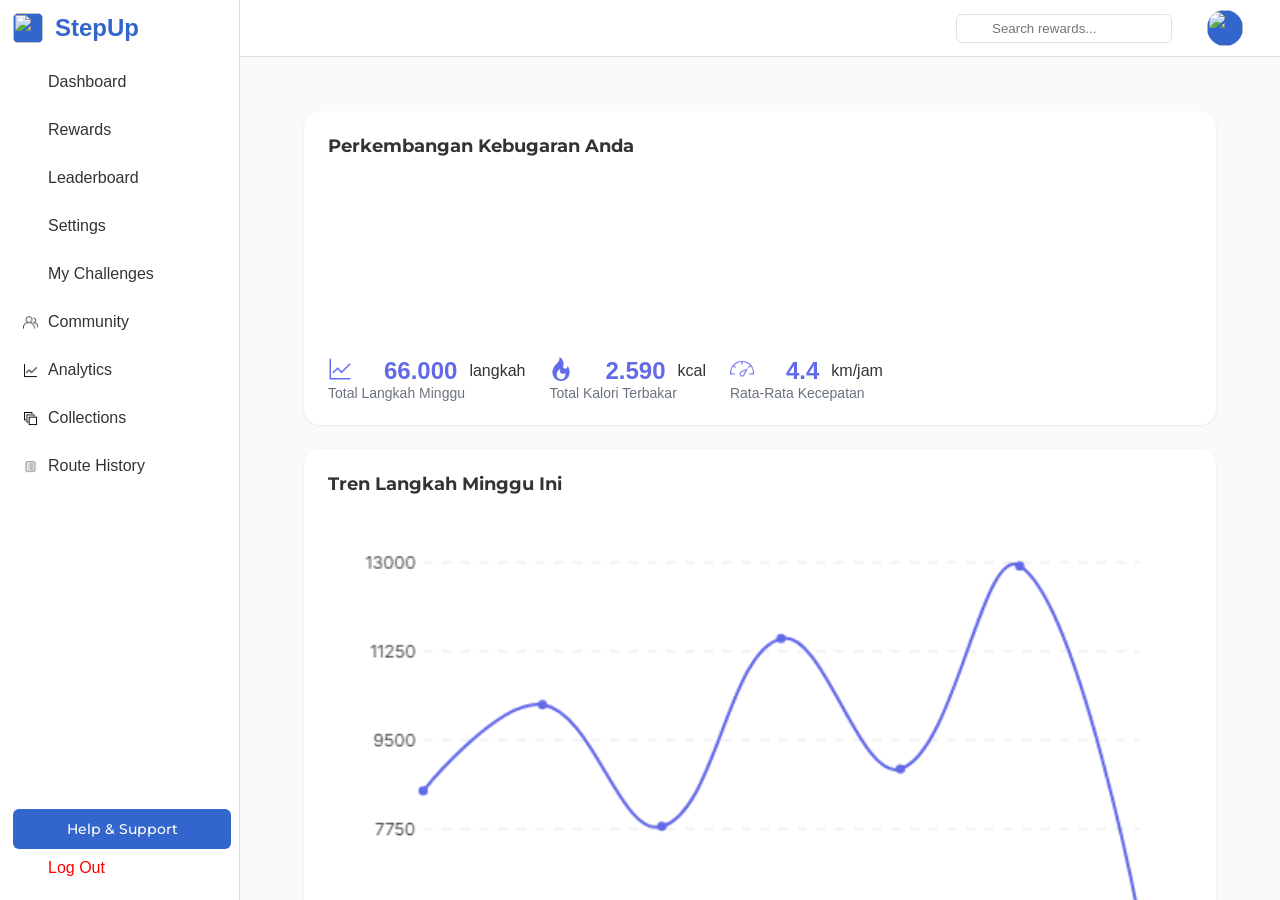
==== analytics.html @ 9aefa638 "hyperlink" ====
<!DOCTYPE html>
<html lang="en">
  <head>
    <meta charset="UTF-8" />
    <meta name="viewport" content="width=device-width, initial-scale=1.0" />
    <title>Progress Analytics</title>
    <link rel="stylesheet" href="style/analytics_style.css" />
    <link rel="stylesheet" href="style_side_nav_main_footer.css" />
    <link rel="stylesheet" href="style-responsive-layout.css" />
  </head>

  <body>
    <div class="container">
      <aside class="sidebar active">
        <div class="logo-container">
          <div class="logo-left">
            <div class="logo-icon">
              <img class="logo-image" src="assets/icon/logo.png" alt="" />
            </div>
            <h2>StepUp</h2>
          </div>
          <button class="btn-side">
            <img class="icon" src="assets/icon/icon-menu.png" alt="" />
          </button>
        </div>

        <div class="sidebar-content">
          <nav>
            <ul>
              <li>
                <a href="dashboard.html" class="sidebar-link">
                  <img class="icon" src="assets/icon/grid.png" alt="" />
                  Dashboard
                </a>
              </li>

              <li>
                <a href="reward_page.html" class="sidebar-link">
                  <img class="icon" src="assets/icon/gift.png" alt="" />
                  Rewards
                </a>
              </li>

              <li>
                <a href="leaderboard_page.html" class="sidebar-link">
                  <img class="icon" src="assets/icon/cup.png" alt="" />
                  Leaderboard
                </a>
              </li>

              <li>
                <a href="settings.html" class="sidebar-link">
                  <img class="icon" src="assets/icon/gear.png" alt="" />
                  Settings
                </a>
              </li>

              <li>
                <a href="event.html" class="sidebar-link">
                  <img class="icon" src="assets/icon/dumbel.png" alt="" />
                  My Challenges
                </a>
              </li>
              <li>
                <a href="community_feed.html" class="sidebar-link">
                  <img class="icon" src="assets/icon/person.png" alt="" />
                  Community
                </a>
              </li>
              <li>
                <a href="#" class="sidebar-link">
                  <img class="icon" src="assets/icon/chart-2.png" alt="" />
                  Analytics
                </a>
              </li>
              <li>
                <a href="collections.html" class="sidebar-link">
                  <img class="icon" src="assets/icon/layer.png" alt="" />
                  Collections
                </a>
              </li>
              <li>
              <a href="routeHistory.html" class="sidebar-link">
                <img class="icon" src="assets/icon/history.png" alt="" />
                Route History
              </a>
            </li>
            </ul>
          </nav>

          <div class="container_logout">
            <button class="button_help">Help & Support</button>
            <a href="index.html" class="logout">
              <img class="icon" src="assets/icon/icon_logout.png" alt="" />
              Log Out
            </a>
          </div>
        </div>
      </aside>

      <div class="right_area">
        <header class="navbar">
          <div class="nav_right">
            <!-- <div class="profile">Profile</div> -->
            <div class="nav_search">
              <img class="icon" src="assets/icon/search.png" alt="" />
              <input type="text" placeholder="Search rewards..." />
            </div>
            <img class="icon" src="assets/icon/bell.png" alt="" />

            <img class="avatar" src="assets/avatar/1.jpg" alt="" />
          </div>
        </header>

        <main class="main">

          <div class="main-content">





            <div class="analytics-top-container">
              <div class="top-card-1">
                <h2>Perkembangan Kebugaran Anda</h2>
                <div class="small-card-container-top">
                  <div class="chart-top">
                    <div class="top-card-span">
                      <span class="icon-top">
                        <img src="assets/icon/chart.png" />
                      </span>
                      <span class="value-top">66.000</span>
                      <span class="unit-top">langkah</span>
                    </div>
                    <span class="description-top">
                      <p>Total Langkah Minggu</p></span
                    >
                  </div>
                  <div class="calorie-top">
                    <div class="top-card-span">
                      <span class="icon-top">
                        <img src="assets/icon/fire.png" />
                      </span>
                      <span class="value-top">2.590</span>
                      <span class="unit-top">kcal</span>
                    </div>
                    <span class="description-top">
                      <p>Total Kalori Terbakar</p></span
                    >
                  </div>
                  <div class="speed-top">
                    <div class="top-card-span">
                      <span class="icon-top">
                        <img src="assets/icon/speedometer.png" />
                      </span>
                      <span class="value-top">4.4</span>
                      <span class="unit-top">km/jam</span>
                    </div>
                    <span class="description-top">
                      <p>Rata-Rata Kecepatan</p></span
                    >
                  </div>
                </div>
              </div>
  
              <div class="top-card-2">
                <h2>Tren Langkah Minggu Ini</h2>
                <img src="assets/images/graphic-2.png" />
              </div>
            </div>
            
            <!-- bottom card -->
            
            <div class="analytics-bottom-container">
              <div class="card-bottom">
                <span class="icon-bottom">
                  <img src="assets/icon/footprints.png" />
                </span>
                <span class="description-bottom">Total Langkah Rata-Rata</span>
                <span class="value-bottom">
                  <span class="value">9.429</span>
                  <span class="unit">langkah</span>
                  <span class="percent-bottom">8%</span>
                </span>
              </div>
              <div class="card-bottom">
                <span class="icon-bottom">
                  <img src="assets/icon/fire.png" />
                </span>
                <span class="description-bottom">Kalori Terbakar Rata-Rata</span>
                <span class="value-bottom">
                  <span class="value">384</span>
                  <span class="unit">kcal</span>
                  <span class="percent-bottom">10%</span>
                </span>
              </div>
              <div class="card-bottom">
                <span class="icon-bottom">
                  <img src="assets/icon/speedometer.png" />
                </span>
                <span class="description-bottom"
                  >Kecepatan Berjalan Rata-Rata</span
                >
                <span class="value-bottom">
                  <span class="value">4.4</span>
                  <span class="unit">km/jam</span>
                  <span class="percent-bottom">2%</span>
                </span>
              </div>
              <div class="card-bottom-chart">
                <span class="chart-text">
                  <h2>Perbandingan Langkah Mingguan</h2>
                </span>
                <span class="chart-image">
                  <img src="assets/images/chart-1.png" />
                </span>
              </div>
              <div class="card-bottom-chart">
                <span class="chart-text">
                  <h2>Kalori Terbakar Mingguan</h2>
                </span>
                <span class="chart-image">
                  <img src="assets/images/chart-2.png" />
                </span>
              </div>
              <div class="card-bottom-chart">
                <span class="chart-text">
                  <h2>Target vs Aktual</h2>
                </span>
                <span class="chart-image">
                  <img src="assets/images/chart-3.png" />
                </span>
              </div>
            </div>
          </div>
        
        
        
          <footer>
            <div class="copyright-content">
              <span>
                <img class="icon" src="assets/icon/copyright.png" alt="">
                2025 StepUp Analytics. All rights reserved.
              </span><br>
              <span>
                <img class="icon" src="assets/icon/twitter.png" alt="">
                <img class="icon" src="assets/icon/instagram.png" alt="">
                <img class="icon" src="assets/icon/facebook.png" alt="">
              </span>
            </div>
  
            <div class="footer-content">
              <h5>About Us</h5>
              <div>
                <p>Our Story</p>
                <p>Careers</p>
                <p>Press</p>
              </div>
            </div>
            
            <div class="footer-content">
              <h5>Support</h5>
              <div>
                <p>FAQ</p>
                <p>Help Center</p>
                <p>Contact Us</p>
              </div>
            </div>
            
            <div class="footer-content">
              <h5>Legal</h5>
              <div>
                <p>Privacy Policy</p>
                <p>Terms of Service</p>
                <p>Cookie Policy</p>
              </div>
            </div>
          </footer>
        </main>

      </div>
    </div>

    <script src="assets/js/sidebar.js"></script>
  </body>
</html>
---- style/analytics_style.css ----
@import url('https://fonts.googleapis.com/css2?family=Google+Sans+Code:ital,wght@0,300..800;1,300..800&family=Google+Sans+Flex:opsz,wght@6..144,1..1000&family=Montserrat:ital,wght@0,500;1,500&family=Nunito+Sans:ital,opsz,wght@0,6..12,200..1000;1,6..12,200..1000&display=swap');


:root{
    --dominant-color: #636ae8;
    --primary-font: montserrat;

}

main{
    width: 100%;
    max-width: 1200px;
    margin: auto;
    padding: 24px;
    box-sizing: border-box;
    font-family: inter, sans-serif;

}
.analytics-top-container {
    display: grid;
    grid-template-columns: repeat(auto-fit, minmax(500px, 1fr));
    gap: 24px;
    width: 100%;
    margin-bottom: 200px;
}
.top-card-1,
.top-card-2 {
    background: #fff;
    border-radius: 16px;
    padding: 24px;
    box-shadow: 0 1px 3px rgba(0,0,0,0.08);
    box-sizing: border-box;
}

.top-card-1 h2, 
.top-card-2 h2 {
    font-family: var(--primary-font);
    margin-bottom: 16px;
    font-size: 1.125rem;
}

.small-card-container-top {
    display: flex;
    gap: 24px;
    flex-wrap: wrap;
    margin-top: 200px;
}

.top-card-span {
    display: flex;
    align-items: center;
    gap: 12px;
}

.value-top {
    font-size: 1.5rem;
    font-weight: 700;
    color: var(--dominant-color);
}
.description-top{
    font-size: 0.875rem;
    color: #6b7280;
    /* margin-left: 32px; */
}
.icon-top{
    padding-right: 20px;
}
.icon-top img{
    width: 24px;
    height: 24px;
}
.analytics-bottom-container {
    display: grid;
    grid-template-columns: repeat(auto-fit, minmax(350px, 1fr));
    gap: 24px;
    width: 100%;
    margin-top: 16px;
}

.card-bottom {
    display: flex;
    flex-direction: column;
    background: #fff;
    padding: 24px;
    border-radius: 16px;
    box-shadow: 0 1px 3px rgba(0,0,0,0.08);

}

.card-bottom-chart {
    background: #fff;
    padding: 24px;
    border-radius: 16px;
    box-shadow: 0 1px 3px rgba(0,0,0,0.08);
}

.card-bottom-chart img {
    width: 100%;
    height: auto;
    object-fit: contain;
}
.icon-bottom{
    padding-bottom: 15px;
}
.icon-bottom img{
    width: 32px;
    height: 32px;
}
.top-card-2 img {
    width: 100%;
    height: auto;
    object-fit: contain;
}
.chart-text h2{
    font-family: var(--primary-font);
    font-size: 1.125rem;
}
.description-bottom{
    font-family: var(--primary-font);
    padding-bottom: 10px;
}
.value{
    font-family: var(--primary-font);
    font-weight: 700;
    color: black;
    font-size: 1.5rem;
}
.unit{
    font-family: var(--primary-font);
}
.percent-bottom{
    padding-left: 5px;
    font-family: var(--primary-font);
    color : #22C55EFF;
    font-weight: 500;
}
---- style_side_nav_main_footer.css ----
@import url('https://fonts.googleapis.com/css2?family=Montserrat:ital,wght@0,500;1,500&display=swap');

* {
  margin: 0;
  padding: 0;
  box-sizing: border-box;
  font-family: Arial, sans-serif;
}

body {
  background-color: #f9f9f9;
  color: #333;
}

.container {
  display: flex;
  height: 100vh;
  /* overflow: hidden; */
}

.sidebar {
  width: 240px;
  background-color: #fff;
  padding: 13px;
  display: flex;
  flex-direction: column;
  justify-content: space-between;
  border-right: 1px solid #ddd;
  height: 100vh;
  /* overflow-y: auto; */
}

.logo-container {
  display: flex;
  flex-direction: row;
  align-items: center;
  gap: 7px;
  color: #3366cc;
  justify-content: space-between;
}

.logo-left {
  display: flex;
  flex-direction: row;
  align-items: center;
  gap: 7px;
}

.btn-side {
  display: none;
} 

.logo-icon {
  width: 30px;
  height: 30px;
  margin-right: 5px;
  border-radius: 6px;
  background-color: #3366cc;
  object-fit: cover;
  overflow: hidden;
}

.logo-image {
  width: 100%;
  height: 100%;
}

.sidebar-content {
  display: flex;
  flex-direction: column;
  justify-content: space-between;
  flex-grow: 1;
}

.sidebar-link {
  display: flex;
  flex-direction: row;
  align-items: center;
  gap: 10px;
  text-decoration: none;
  font-weight: 500;
  padding: 10px;
  color: #333;
  border-radius: 6px;
}

.sidebar ul {
  list-style: none;
  margin-top: 20px;
}

.sidebar ul li {
  margin: 10px 0;
}

.sidebar ul li a:hover {
  background-color: #eee;
}

.container_icon_sidebar {
  display: flex;
  flex-direction: row;
  align-items: center;
}

.logout {
  color: red;
  text-decoration: none;
  padding: 10px;
  border-radius: 5px;
  display: flex;
  flex-direction: row;
  align-items: center;
  gap: 10px;
}
.container_logout {
  display: flex;
  flex-direction: column;
  color: red;
}

.right_area {
  flex: 1;
  display: flex;
  flex-direction: column;
}

.navbar {
  height: 60px;
  background-color: #fff;
  display: flex;
  justify-content: flex-end;
  align-items: center;
  padding: 10px 30px;
  border-bottom: 1px solid #ddd;
}

.nav_right {
  display: flex;
  align-items: center;
  gap: 10px;
}

.navbar input {
  padding: 6px 10px;
  border: none;
}

.nav_search {
  display: flex;
  flex-direction: row;
  overflow: hidden;
  align-items: center;
  border: 1px solid #dee1e6ff;
  padding-left: 10px;
  border-radius: 6px;
}

.nav_search input:focus {
  outline: none;
}

.avatar {
  width: 36px;
  height: 36px;
  background-color: #3366cc;
  border-radius: 50%;
  margin-right: 7px;
  object-fit: cover;
}

.main {
  /* flex: 1; */
  background-color: #FAFAFBFF;
  /* padding: 30px 40px; */
  overflow-y: auto;
}
.main-content {
  padding: 30px 40px;
}

footer {
  /* text-align: center; */
  background-color: #F3F4F6FF;
  /* padding: 15px; */
  height: 200px;
  border-top: 1px solid #DEE1E6FF;
  display: flex;
  align-items: center;
  justify-content: space-around;
  /* margin-top: 50px; */
}

.copyright-content span {
  display: flex;
  align-items: center;
  font-size: 0.875rem;
  gap: 10px;
}

.footer-content div {
  margin-top: 10px;
}

.footer-content div {
  display: flex;
  flex-direction: column;
  gap: 3px;
  color: #565D6DFF;
}

.button_help {
  font-family: Montserrat, sans-serif;
  width: 218px;
  height: 40px;
  padding: 0 12px;
  display: flex;
  align-items: center;
  justify-content: center;
  font-size: 14px;
  line-height: 22px;
  font-weight: 500;
  color: #ffffffff;
  background: #3366ccff;
  opacity: 1;
  border: none;
  border-radius: 6px;
}

.icon {
  width: 15px;
  height: 15px;
}
---- style-responsive-layout.css ----
@media (max-width: 700px) {
  .sidebar {
    position: fixed;
    left: -260px;
    top: 0;
    height: 100%;
    z-index: 999;
    transition: left 0.3s ease;
  }

  .sidebar.active {
    left: 0;
  }

  .sidebar-link {
    gap: 20px;
  }

  .main {
    margin-top: 50px;
  }

  .logo-container {
    display: flex;
    flex-direction: row;
    align-items: center;
    gap: 7px;
    color: #3366cc;
    justify-content: space-between;
    margin-left: 45px;
  }

  .navbar {
    position: fixed;
    width: 100%;
  }

  .btn-side {
    position: fixed;
    top: 10px;
    left: 10px;
    /* z-index: 3000; */
    width: 40px;
    height: 40px;
    border: none;
    border-radius: 8px;
    background: white;
    display: flex;
    align-items: center;
    justify-content: center;
    /* box-shadow: 0 2px 6px rgba(0, 0, 0, 0.15); */
    cursor: w-resize;
  }

  .navbar {
    display: flex;
  }

  .right_area {
    width: 100%;
  }
}
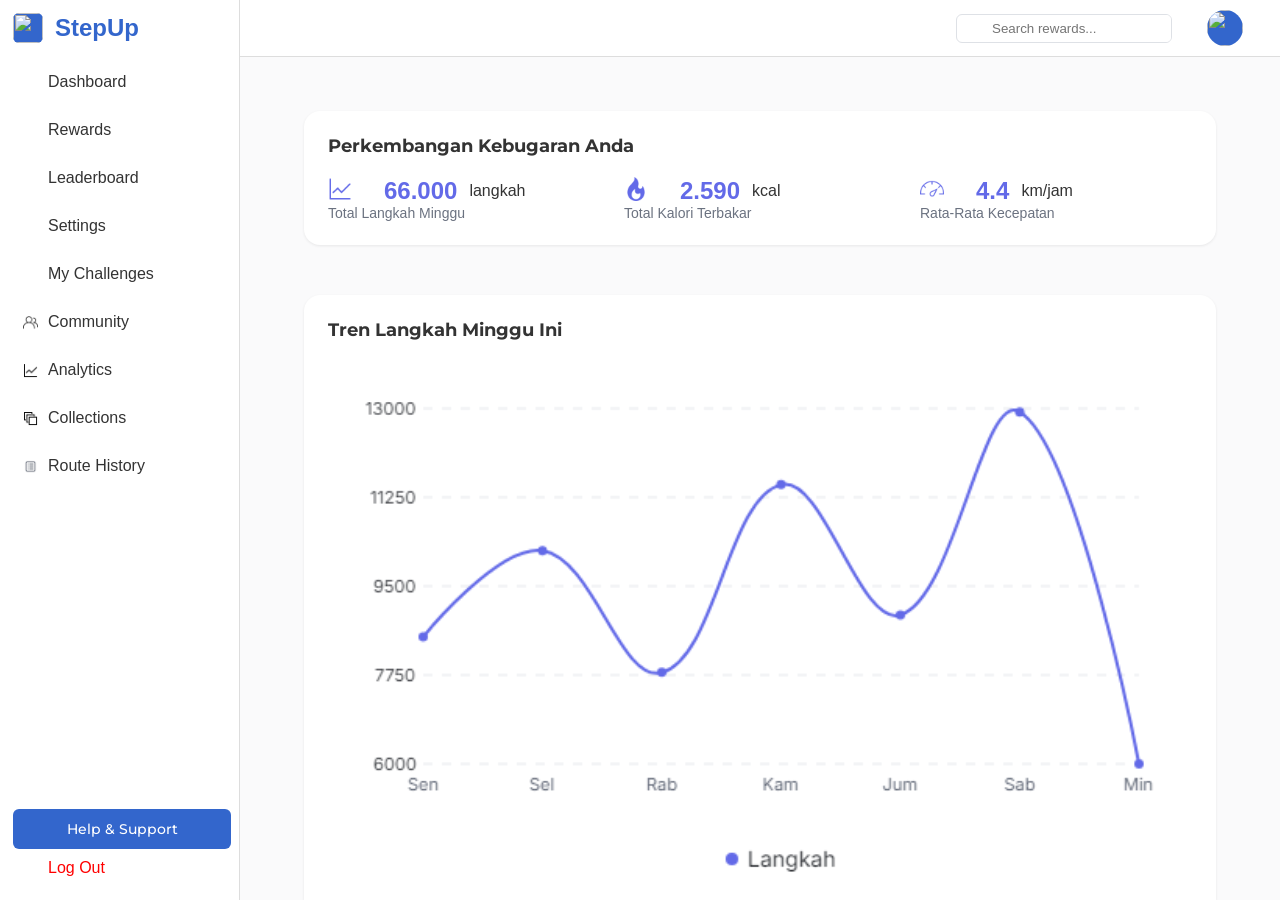
==== commit 6f44ecae: "responsive" ====
--- a/analytics.html
+++ b/analytics.html
@@ -7,6 +7,7 @@
     <link rel="stylesheet" href="style/analytics_style.css" />
     <link rel="stylesheet" href="style_side_nav_main_footer.css" />
     <link rel="stylesheet" href="style-responsive-layout.css" />
+    <link rel="stylesheet" href="responsive_analytics_style.css" />
   </head>
 
   <body>
@@ -80,11 +81,11 @@
                 </a>
               </li>
               <li>
-              <a href="routeHistory.html" class="sidebar-link">
-                <img class="icon" src="assets/icon/history.png" alt="" />
-                Route History
-              </a>
-            </li>
+                <a href="routeHistory.html" class="sidebar-link">
+                  <img class="icon" src="assets/icon/history.png" alt="" />
+                  Route History
+                </a>
+              </li>
             </ul>
           </nav>
 
@@ -113,13 +114,7 @@
         </header>
 
         <main class="main">
-
           <div class="main-content">
-
-
-
-
-
             <div class="analytics-top-container">
               <div class="top-card-1">
                 <h2>Perkembangan Kebugaran Anda</h2>
@@ -162,93 +157,100 @@
                   </div>
                 </div>
               </div>
-  
+            </div>
+
               <div class="top-card-2">
                 <h2>Tren Langkah Minggu Ini</h2>
                 <img src="assets/images/graphic-2.png" />
               </div>
-            </div>
-            
+
             <!-- bottom card -->
-            
+
             <div class="analytics-bottom-container">
-              <div class="card-bottom">
-                <span class="icon-bottom">
-                  <img src="assets/icon/footprints.png" />
-                </span>
-                <span class="description-bottom">Total Langkah Rata-Rata</span>
-                <span class="value-bottom">
-                  <span class="value">9.429</span>
-                  <span class="unit">langkah</span>
-                  <span class="percent-bottom">8%</span>
-                </span>
-              </div>
-              <div class="card-bottom">
-                <span class="icon-bottom">
-                  <img src="assets/icon/fire.png" />
-                </span>
-                <span class="description-bottom">Kalori Terbakar Rata-Rata</span>
-                <span class="value-bottom">
-                  <span class="value">384</span>
-                  <span class="unit">kcal</span>
-                  <span class="percent-bottom">10%</span>
-                </span>
-              </div>
-              <div class="card-bottom">
-                <span class="icon-bottom">
-                  <img src="assets/icon/speedometer.png" />
-                </span>
-                <span class="description-bottom"
-                  >Kecepatan Berjalan Rata-Rata</span
-                >
-                <span class="value-bottom">
-                  <span class="value">4.4</span>
-                  <span class="unit">km/jam</span>
-                  <span class="percent-bottom">2%</span>
-                </span>
-              </div>
-              <div class="card-bottom-chart">
-                <span class="chart-text">
-                  <h2>Perbandingan Langkah Mingguan</h2>
-                </span>
-                <span class="chart-image">
-                  <img src="assets/images/chart-1.png" />
-                </span>
-              </div>
-              <div class="card-bottom-chart">
-                <span class="chart-text">
-                  <h2>Kalori Terbakar Mingguan</h2>
-                </span>
-                <span class="chart-image">
-                  <img src="assets/images/chart-2.png" />
-                </span>
-              </div>
-              <div class="card-bottom-chart">
-                <span class="chart-text">
-                  <h2>Target vs Aktual</h2>
-                </span>
-                <span class="chart-image">
-                  <img src="assets/images/chart-3.png" />
-                </span>
-              </div>
-            </div>
-          </div>
-        
-        
-        
+              <div class="card-bottom-small">
+                <div class="card-bottom">
+                  <span class="icon-bottom">
+                    <img src="assets/icon/footprints.png" />
+                  </span>
+                  <span class="description-bottom"
+                    >Total Langkah Rata-Rata</span
+                  >
+                  <span class="value-bottom">
+                    <span class="value">9.429</span>
+                    <span class="unit">langkah</span>
+                    <span class="percent-bottom">8%</span>
+                  </span>
+                </div>
+                <div class="card-bottom">
+                  <span class="icon-bottom">
+                    <img src="assets/icon/fire.png" />
+                  </span>
+                  <span class="description-bottom"
+                    >Kalori Terbakar Rata-Rata</span
+                  >
+                  <span class="value-bottom">
+                    <span class="value">384</span>
+                    <span class="unit">kcal</span>
+                    <span class="percent-bottom">10%</span>
+                  </span>
+                </div>
+                <div class="card-bottom">
+                  <span class="icon-bottom">
+                    <img src="assets/icon/speedometer.png" />
+                  </span>
+                  <span class="description-bottom"
+                    >Kecepatan Berjalan Rata-Rata</span
+                  >
+                  <span class="value-bottom">
+                    <span class="value">4.4</span>
+                    <span class="unit">km/jam</span>
+                    <span class="percent-bottom">2%</span>
+                  </span>
+                </div>
+              </div>
+
+              <div class="card-bottom-big">
+                <div class="card-bottom-chart">
+                  <span class="chart-text">
+                    <h2>Perbandingan Langkah Mingguan</h2>
+                  </span>
+                  <span class="chart-image">
+                    <img src="assets/images/chart-1.png" />
+                  </span>
+                </div>
+                <div class="card-bottom-chart">
+                  <span class="chart-text">
+                    <h2>Kalori Terbakar Mingguan</h2>
+                  </span>
+                  <span class="chart-image">
+                    <img src="assets/images/chart-2.png" />
+                  </span>
+                </div>
+                <div class="card-bottom-chart">
+                  <span class="chart-text">
+                    <h2>Target vs Aktual</h2>
+                  </span>
+                  <span class="chart-image">
+                    <img src="assets/images/chart-3.png" />
+                  </span>
+                </div>
+              </div>
+            </div>
+          </div>
+
           <footer>
             <div class="copyright-content">
               <span>
-                <img class="icon" src="assets/icon/copyright.png" alt="">
-                2025 StepUp Analytics. All rights reserved.
-              </span><br>
+                <img class="icon" src="assets/icon/copyright.png" alt="" />
+                2025 StepUp Analytics. All rights reserved. </span
+              ><br />
               <span>
-                <img class="icon" src="assets/icon/twitter.png" alt="">
-                <img class="icon" src="assets/icon/instagram.png" alt="">
-                <img class="icon" src="assets/icon/facebook.png" alt="">
+                <img class="icon" src="assets/icon/twitter.png" alt="" />
+                <img class="icon" src="assets/icon/instagram.png" alt="" />
+                <img class="icon" src="assets/icon/facebook.png" alt="" />
               </span>
             </div>
-  
+
             <div class="footer-content">
               <h5>About Us</h5>
               <div>
@@ -257,7 +259,7 @@
                 <p>Press</p>
               </div>
             </div>
-            
+
             <div class="footer-content">
               <h5>Support</h5>
               <div>
@@ -266,7 +268,7 @@
                 <p>Contact Us</p>
               </div>
             </div>
-            
+
             <div class="footer-content">
               <h5>Legal</h5>
               <div>
@@ -277,7 +279,6 @@
             </div>
           </footer>
         </main>
-
       </div>
     </div>
 
--- a/style/analytics_style.css
+++ b/style/analytics_style.css
@@ -6,30 +6,46 @@
     --primary-font: montserrat;
 
 }
+*{
+    box-sizing: border-box;
+}
 
 main{
     width: 100%;
     max-width: 1200px;
     margin: auto;
-    padding: 24px;
+    padding: clamp(12px, 4vw, 24px);
     box-sizing: border-box;
     font-family: inter, sans-serif;
 
 }
 .analytics-top-container {
     display: grid;
-    grid-template-columns: repeat(auto-fit, minmax(500px, 1fr));
+    grid-template-columns: 1fr;
     gap: 24px;
     width: 100%;
-    margin-bottom: 200px;
+    margin-bottom: 50px;
 }
-.top-card-1,
-.top-card-2 {
+.top-card-1{
     background: #fff;
     border-radius: 16px;
     padding: 24px;
     box-shadow: 0 1px 3px rgba(0,0,0,0.08);
     box-sizing: border-box;
+}
+.top-card-2{
+    background: #fff;
+    border-radius: 16px;
+    padding: 24px;
+    box-shadow: 0 1px 3px rgba(0,0,0,0.08);
+    box-sizing: border-box;
+    margin-bottom: 50px;
+}
+.top-card-2 img {
+    width: 100%;
+    padding: 0;
+    margin: 0;
+    object-fit: contain;
 }
 
 .top-card-1 h2, 
@@ -40,10 +56,11 @@
 }
 
 .small-card-container-top {
-    display: flex;
+    display: grid;
+    grid-template-columns: repeat(auto-fit, minmax(180px, 1fr));
     gap: 24px;
     flex-wrap: wrap;
-    margin-top: 200px;
+    margin-top: 20px;
 }
 
 .top-card-span {
@@ -69,13 +86,21 @@
     width: 24px;
     height: 24px;
 }
-.analytics-bottom-container {
+.card-bottom-small {
     display: grid;
-    grid-template-columns: repeat(auto-fit, minmax(350px, 1fr));
+    grid-template-columns: repeat(auto-fit, minmax(180px, 1fr));
     gap: 24px;
     width: 100%;
     margin-top: 16px;
 }
+.card-bottom-big {
+    display: grid;
+    grid-template-columns: repeat(auto-fit, minmax(320px, 1fr));
+    gap: 24px;
+    width: 100%;
+    margin-top: 16px;
+}
+
 
 .card-bottom {
     display: flex;
@@ -103,13 +128,8 @@
     padding-bottom: 15px;
 }
 .icon-bottom img{
-    width: 32px;
-    height: 32px;
-}
-.top-card-2 img {
-    width: 100%;
-    height: auto;
-    object-fit: contain;
+    width: 2rem;
+    height: 2rem;
 }
 .chart-text h2{
     font-family: var(--primary-font);
--- a/style_side_nav_main_footer.css
+++ b/style_side_nav_main_footer.css
@@ -161,8 +161,8 @@
 }
 
 .avatar {
-  width: 36px;
-  height: 36px;
+  width: 2.25rem; /*36px */
+  height: 2.25rem;
   background-color: #3366cc;
   border-radius: 50%;
   margin-right: 7px;
--- a/style-responsive-layout.css
+++ b/style-responsive-layout.css
@@ -59,4 +59,36 @@
   .right_area {
     width: 100%;
   }
+
+   footer {
+    flex-direction: column;
+    align-items: flex-start;
+    gap: 24px;
+    padding: 24px;
+    height: auto;
+  }
+
+  .copyright-content {
+    width: 100%;
+    display: flex;
+    flex-direction: column;
+  }
+
+  .copyright-content span {
+    /* flex-wrap: wrap; */
+    gap: 10px;
+  }
+
+  .footer-content {
+    width: 100%;
+    /* background-color: blue; */
+  }
+
+  .footer-content h5 {
+    font-size: 1rem;
+  }
+
+  .footer-content div {
+    gap: 6px;
+  }
 }
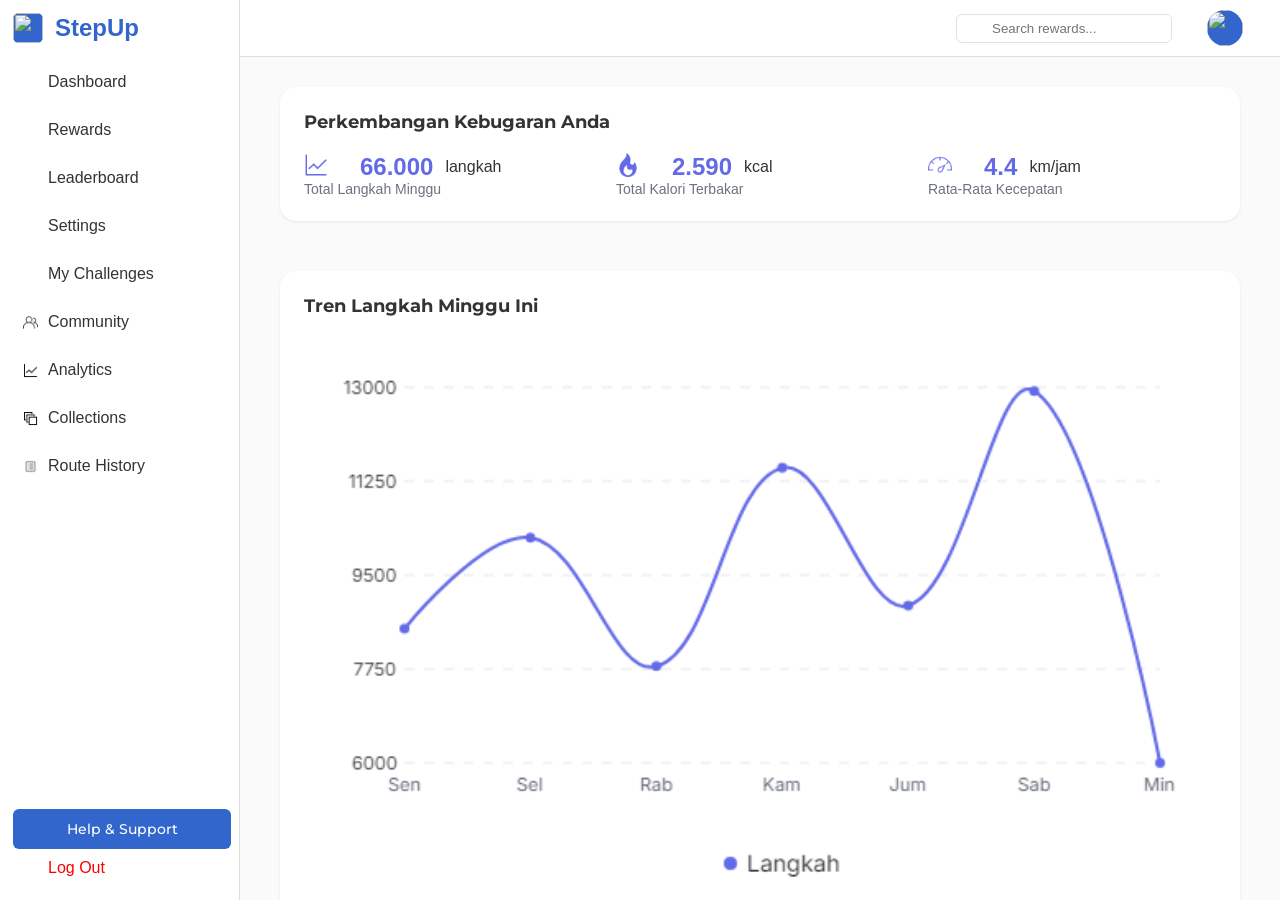
==== commit 9d25373e: "responsive" ====
--- a/analytics.html
+++ b/analytics.html
@@ -250,7 +250,7 @@
                 <img class="icon" src="assets/icon/facebook.png" alt="" />
               </span>
             </div>
-
+  
             <div class="footer-content">
               <h5>About Us</h5>
               <div>
@@ -259,7 +259,7 @@
                 <p>Press</p>
               </div>
             </div>
-
+  
             <div class="footer-content">
               <h5>Support</h5>
               <div>
@@ -268,7 +268,7 @@
                 <p>Contact Us</p>
               </div>
             </div>
-
+  
             <div class="footer-content">
               <h5>Legal</h5>
               <div>
--- a/style/analytics_style.css
+++ b/style/analytics_style.css
@@ -12,9 +12,8 @@
 
 main{
     width: 100%;
-    max-width: 1200px;
+    /* max-width: 1200px; */
     margin: auto;
-    padding: clamp(12px, 4vw, 24px);
     box-sizing: border-box;
     font-family: inter, sans-serif;
 
@@ -43,8 +42,6 @@
 }
 .top-card-2 img {
     width: 100%;
-    padding: 0;
-    margin: 0;
     object-fit: contain;
 }
 
--- a/style_side_nav_main_footer.css
+++ b/style_side_nav_main_footer.css
@@ -189,6 +189,12 @@
   align-items: center;
   justify-content: space-around;
   /* margin-top: 50px; */
+}
+
+.copyright-content {
+  display: flex;
+  flex-direction: column;
+  gap: 10px;
 }
 
 .copyright-content span {
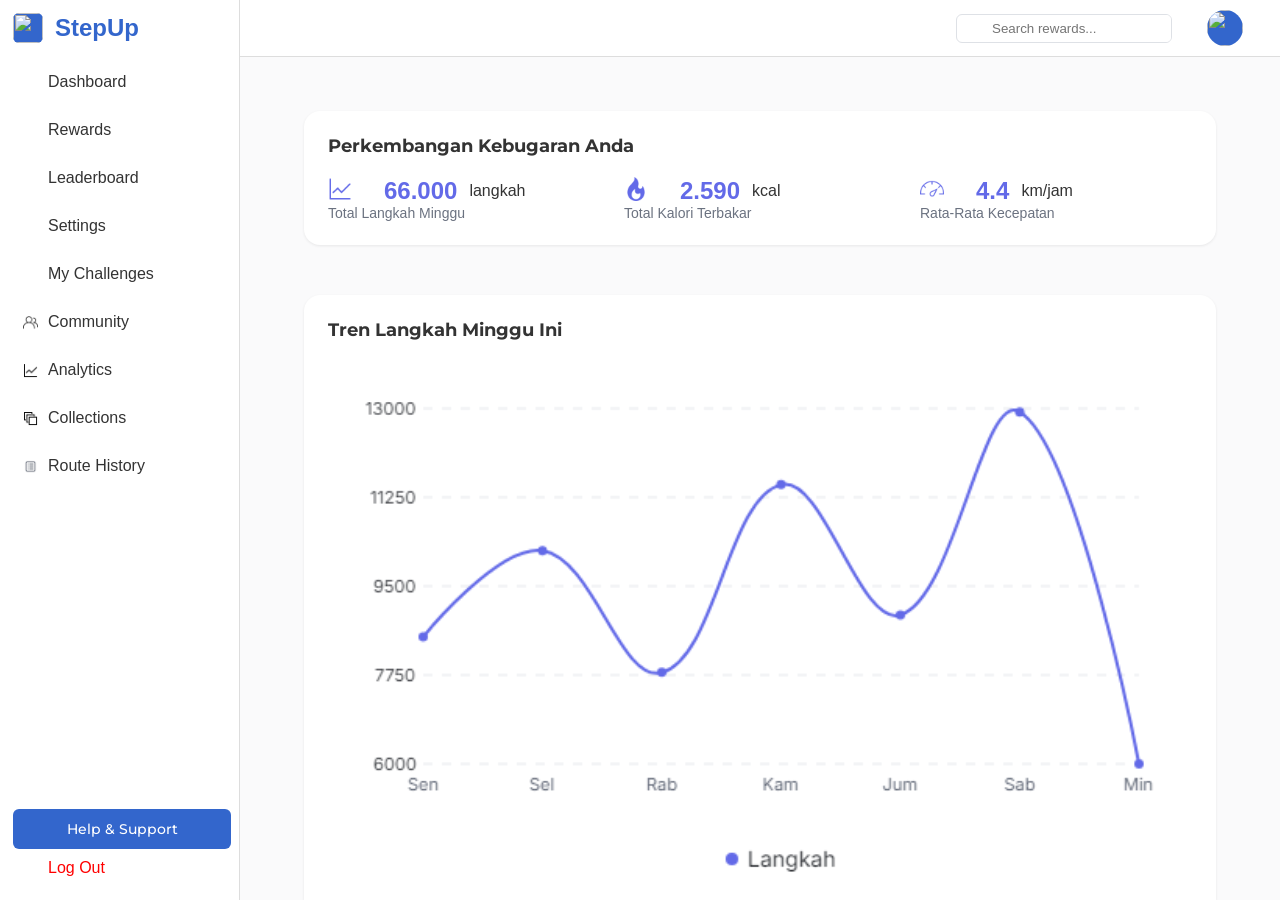
==== commit 189ca8a1: "anyar deui" ====
--- a/analytics.html
+++ b/analytics.html
@@ -165,7 +165,7 @@
               </div>
 
             <!-- bottom card -->
-
+             
             <div class="analytics-bottom-container">
               <div class="card-bottom-small">
                 <div class="card-bottom">
@@ -250,7 +250,7 @@
                 <img class="icon" src="assets/icon/facebook.png" alt="" />
               </span>
             </div>
-  
+
             <div class="footer-content">
               <h5>About Us</h5>
               <div>
@@ -259,7 +259,7 @@
                 <p>Press</p>
               </div>
             </div>
-  
+
             <div class="footer-content">
               <h5>Support</h5>
               <div>
@@ -268,7 +268,7 @@
                 <p>Contact Us</p>
               </div>
             </div>
-  
+
             <div class="footer-content">
               <h5>Legal</h5>
               <div>
--- a/style/analytics_style.css
+++ b/style/analytics_style.css
@@ -6,14 +6,16 @@
     --primary-font: montserrat;
 
 }
+
 *{
     box-sizing: border-box;
 }
 
 main{
     width: 100%;
-    /* max-width: 1200px; */
+    max-width: 1200px;
     margin: auto;
+    padding: clamp(12px, 4vw, 24px);
     box-sizing: border-box;
     font-family: inter, sans-serif;
 
@@ -42,6 +44,8 @@
 }
 .top-card-2 img {
     width: 100%;
+    padding: 0;
+    margin: 0;
     object-fit: contain;
 }
 
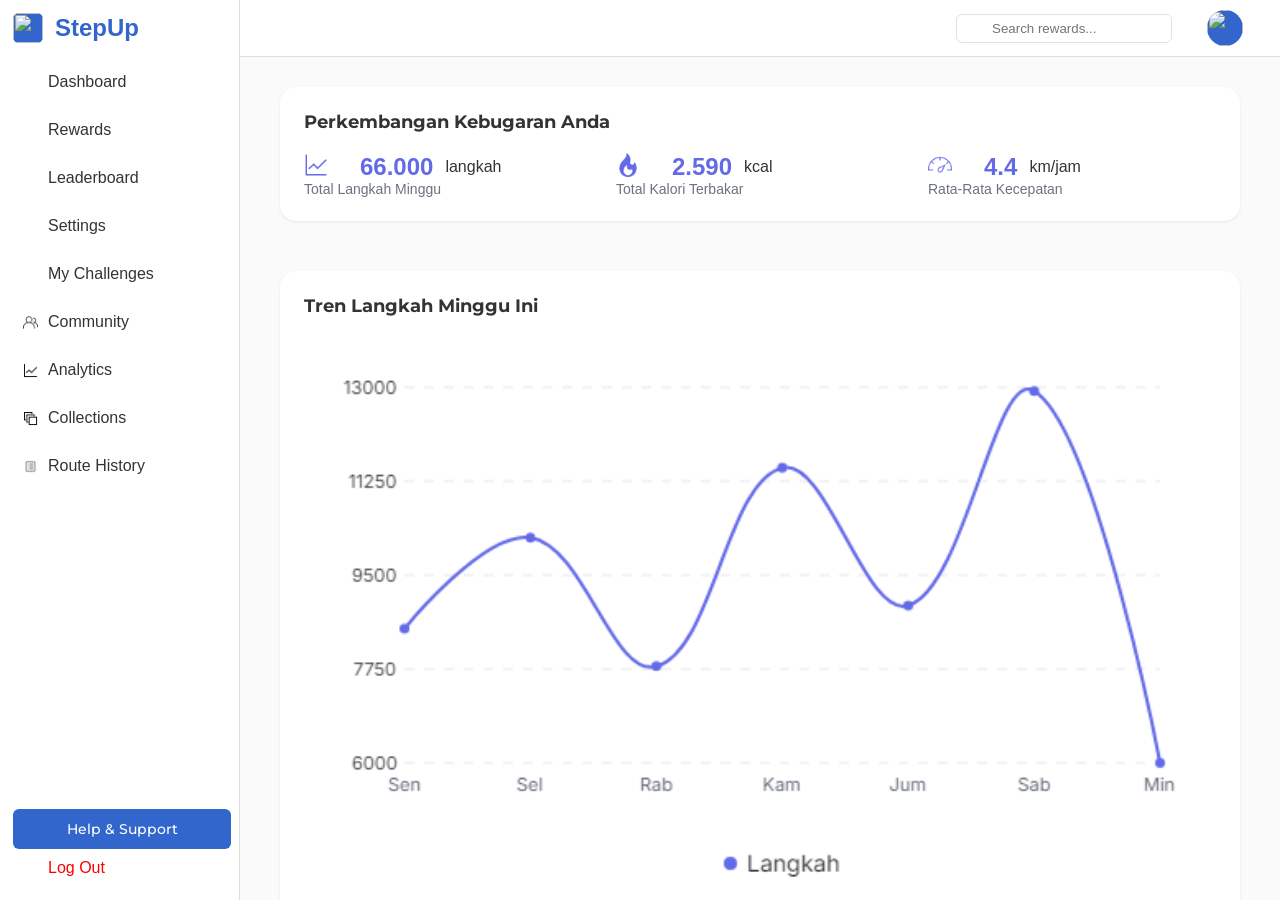
==== commit 83b5c5c1: "fix bug" ====
--- a/analytics.html
+++ b/analytics.html
@@ -250,7 +250,7 @@
                 <img class="icon" src="assets/icon/facebook.png" alt="" />
               </span>
             </div>
-
+  
             <div class="footer-content">
               <h5>About Us</h5>
               <div>
@@ -259,7 +259,7 @@
                 <p>Press</p>
               </div>
             </div>
-
+  
             <div class="footer-content">
               <h5>Support</h5>
               <div>
@@ -268,7 +268,7 @@
                 <p>Contact Us</p>
               </div>
             </div>
-
+  
             <div class="footer-content">
               <h5>Legal</h5>
               <div>
--- a/style/analytics_style.css
+++ b/style/analytics_style.css
@@ -13,9 +13,8 @@
 
 main{
     width: 100%;
-    max-width: 1200px;
+    /* max-width: 1200px; */
     margin: auto;
-    padding: clamp(12px, 4vw, 24px);
     box-sizing: border-box;
     font-family: inter, sans-serif;
 
@@ -44,8 +43,6 @@
 }
 .top-card-2 img {
     width: 100%;
-    padding: 0;
-    margin: 0;
     object-fit: contain;
 }
 
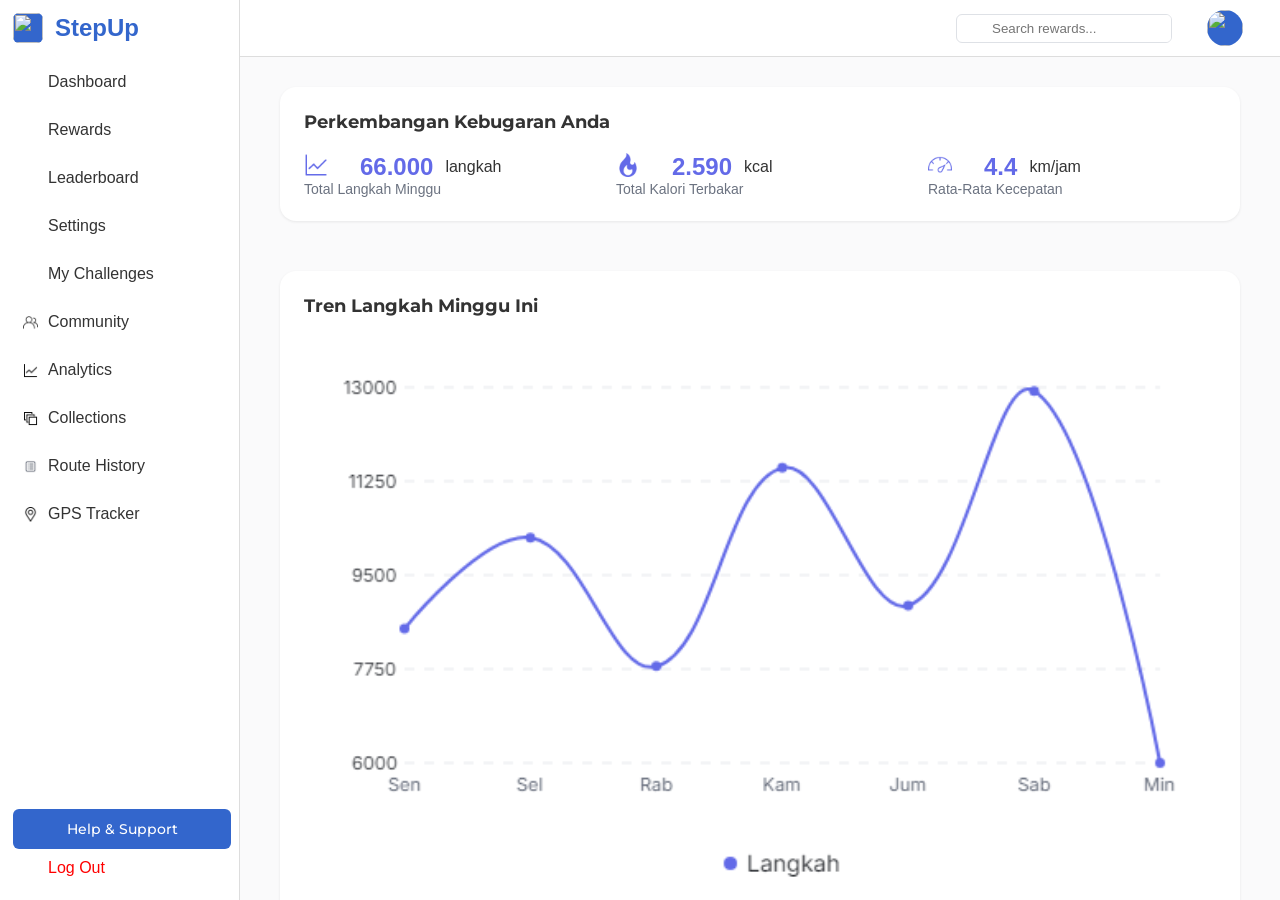
==== commit 8af23da5: "navigation" ====
--- a/analytics.html
+++ b/analytics.html
@@ -84,6 +84,12 @@
                 <a href="routeHistory.html" class="sidebar-link">
                   <img class="icon" src="assets/icon/history.png" alt="" />
                   Route History
+                </a>
+              </li>
+              <li>
+                <a href="gps1.html" class="sidebar-link">
+                  <img class="icon" src="assets/icon/location.png" alt="" />
+                  GPS Tracker
                 </a>
               </li>
             </ul>
@@ -243,7 +249,7 @@
               <span>
                 <img class="icon" src="assets/icon/copyright.png" alt="" />
                 2025 StepUp Analytics. All rights reserved. </span
-              ><br />
+              >
               <span>
                 <img class="icon" src="assets/icon/twitter.png" alt="" />
                 <img class="icon" src="assets/icon/instagram.png" alt="" />
--- a/style/analytics_style.css
+++ b/style/analytics_style.css
@@ -8,16 +8,19 @@
 }
 
 *{
-    box-sizing: border-box;
+    /* box-sizing: border-box; */
 }
 
 main{
     width: 100%;
     /* max-width: 1200px; */
     margin: auto;
-    box-sizing: border-box;
+    /* box-sizing: border-box; */
     font-family: inter, sans-serif;
 
+}
+.main-content{
+    /* padding: 24px; */
 }
 .analytics-top-container {
     display: grid;
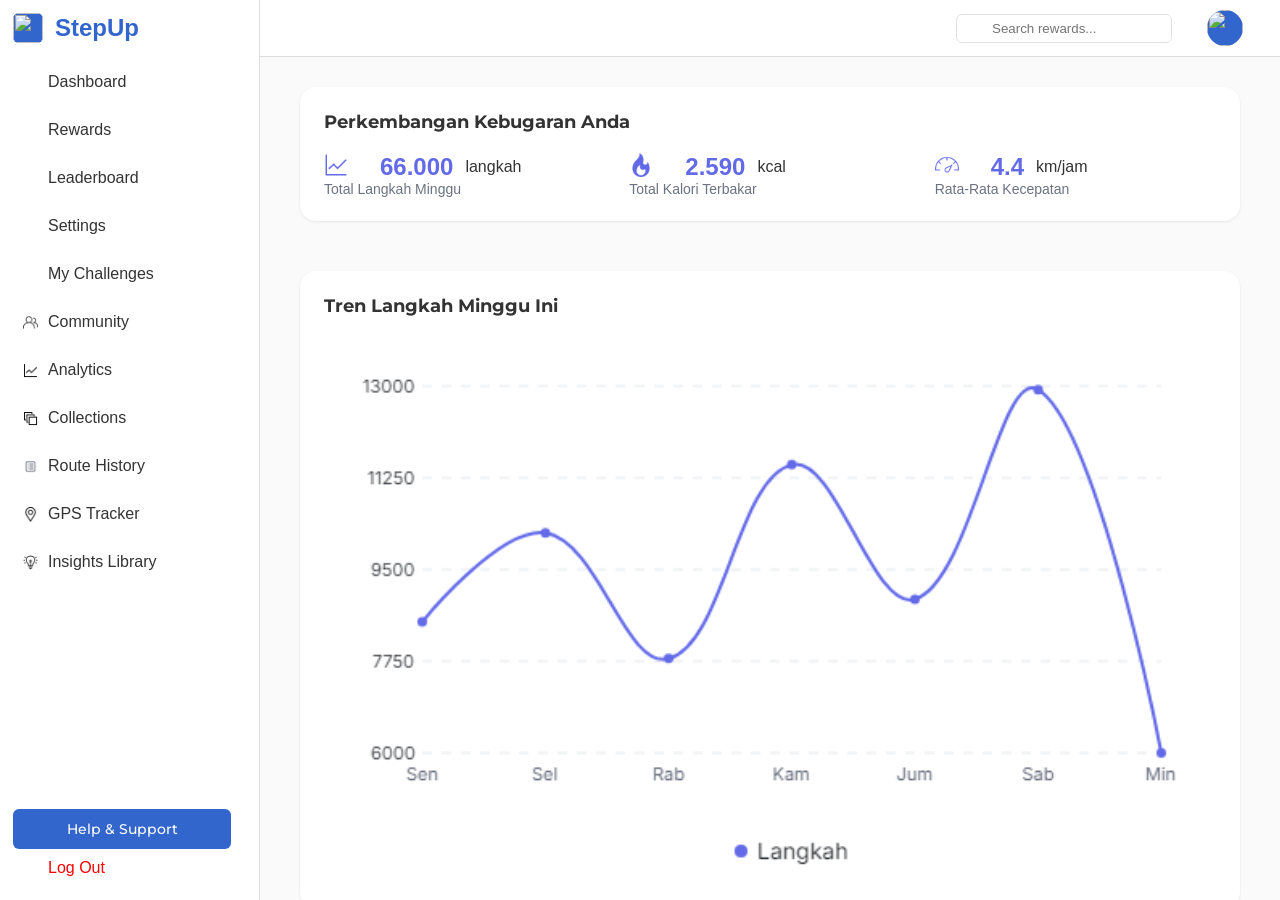
==== commit fd2c8ec2: "library" ====
--- a/analytics.html
+++ b/analytics.html
@@ -90,6 +90,12 @@
                 <a href="gps1.html" class="sidebar-link">
                   <img class="icon" src="assets/icon/location.png" alt="" />
                   GPS Tracker
+                </a>
+              </li>
+              <li>
+                <a href="library.html" class="sidebar-link">
+                  <img class="icon" src="assets/icon/creativity.png" alt="" />
+                  Insights Library
                 </a>
               </li>
             </ul>
--- a/style_side_nav_main_footer.css
+++ b/style_side_nav_main_footer.css
@@ -19,15 +19,16 @@
 }
 
 .sidebar {
-  width: 240px;
+  width: 260px;
   background-color: #fff;
   padding: 13px;
   display: flex;
   flex-direction: column;
   justify-content: space-between;
   border-right: 1px solid #ddd;
-  height: 100vh;
-  /* overflow-y: auto; */
+  /* height: 100vh; */
+  overflow-y: auto;
+  overflow-x: hidden;
 }
 
 .logo-container {
